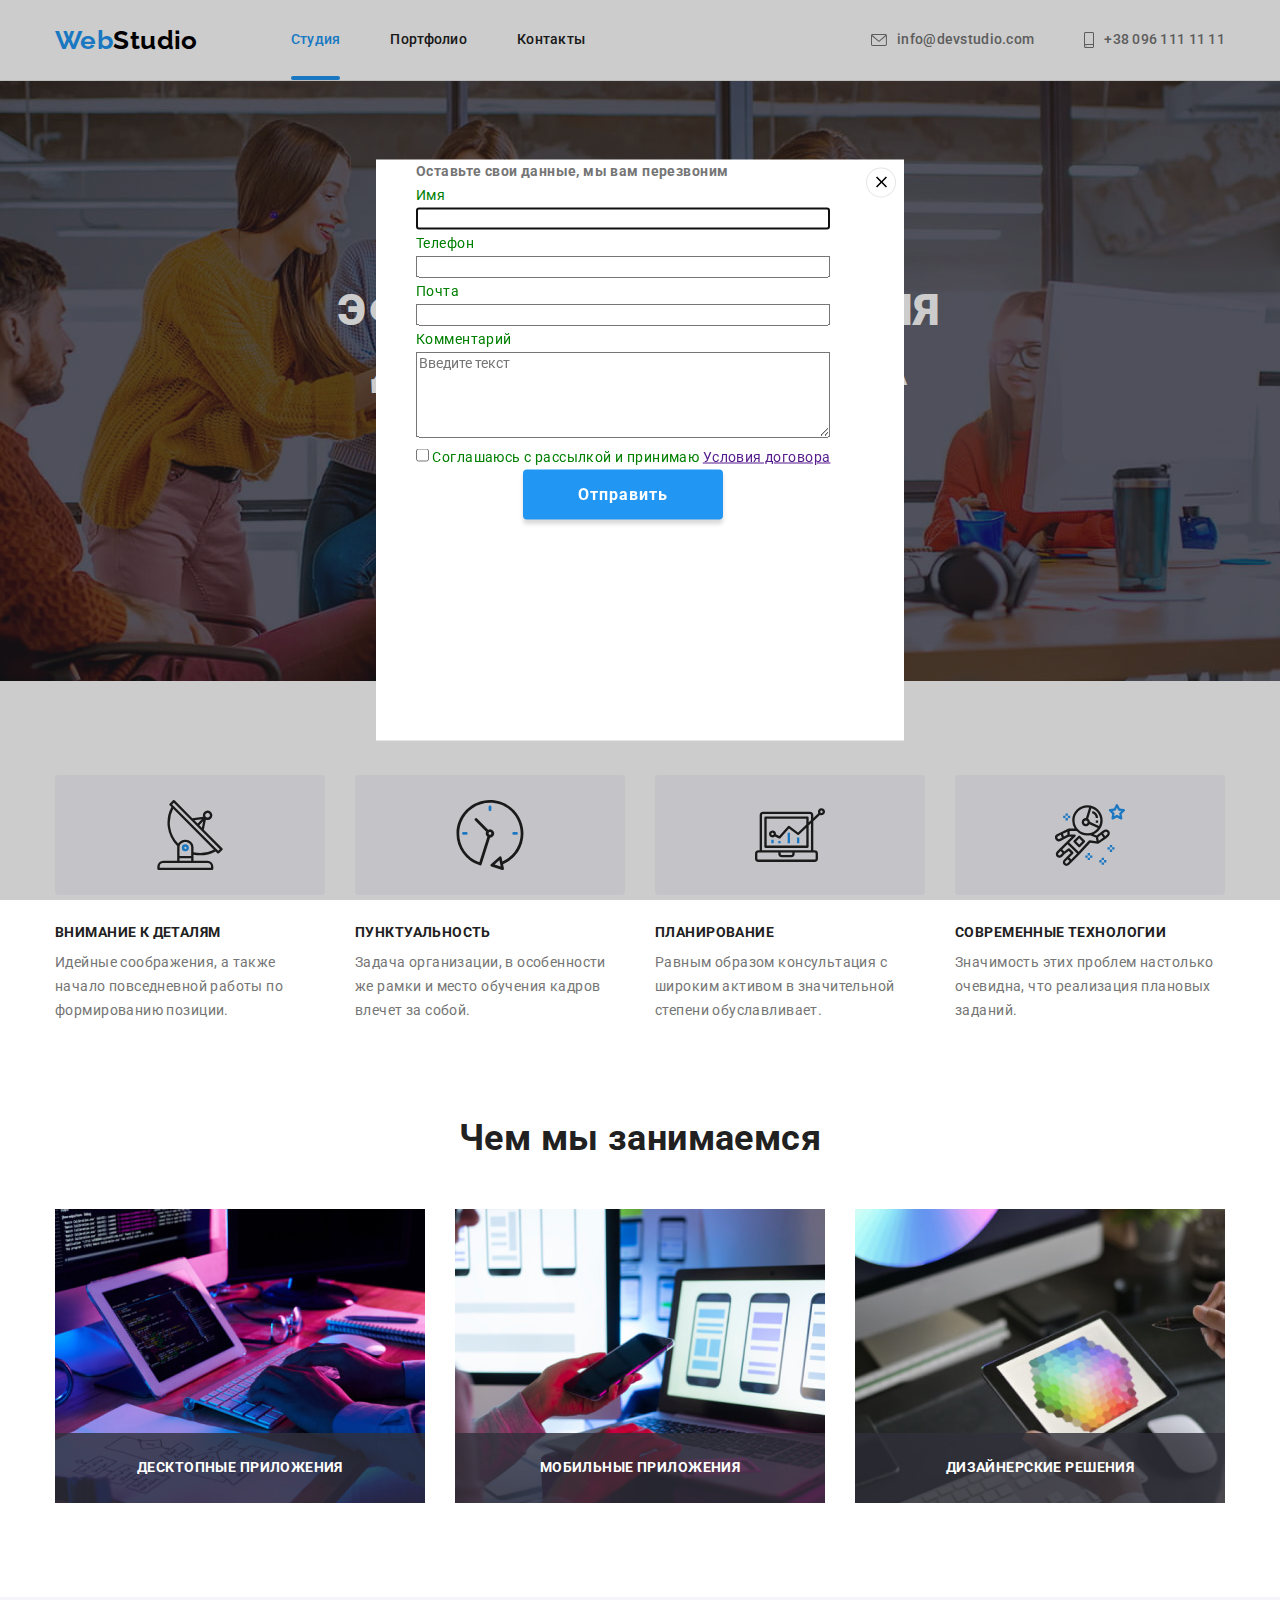
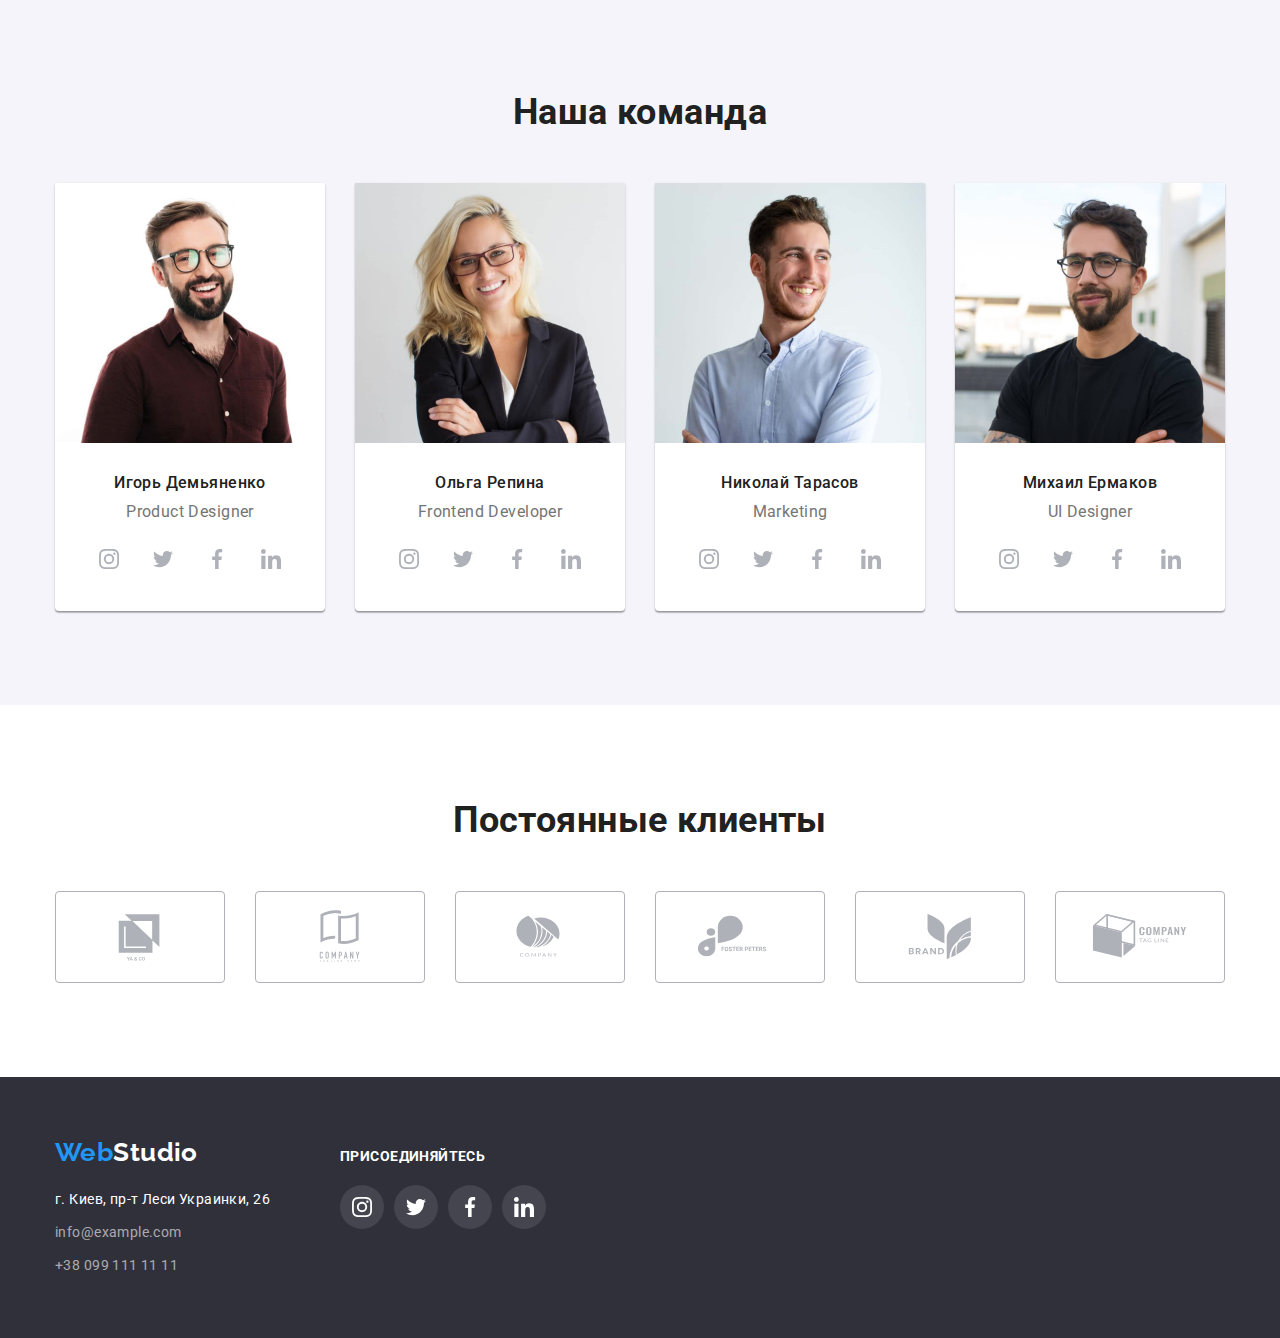
==== index.html @ e2806d60 "changed names of classes started work with form" ====
<!DOCTYPE html>
<html lang="ru">
  <head>
    <meta charset="UTF-8" />
    <meta http-equiv="X-UA-Compatible" content="IE=edge" />
    <meta name="viewport" content="width=device-width, initial-scale=1.0" />
    <title>goit-markup-hw-05-yashchuk-yurii</title>

    <!-- modern-normalize -->
    <link
      rel="stylesheet"
      href="https://cdnjs.cloudflare.com/ajax/libs/modern-normalize/1.0.0/modern-normalize.min.css"
    />

    <!-- fonts-->
    <link rel="preconnect" href="https://fonts.googleapis.com" />
    <link rel="preconnect" href="https://fonts.gstatic.com" crossorigin />
    <link
      href="https://fonts.googleapis.com/css2?family=Raleway:wght@700&family=Roboto:wght@400;500;700;900&display=swap"
      rel="stylesheet"
    />

    <!-- animate.css -->
    <link
      rel="stylesheet"
      href="https://cdnjs.cloudflare.com/ajax/libs/animate.css/4.1.1/animate.min.css"
    />

    <!-- CSS -->
    <link rel="stylesheet" href="./css/styles.css" />
  </head>

  <!-- body -->
  <body class="body" data-body>
    <!--header-->
    <header class="header">
      <div class="container header-container">
        <nav class="header-nav">
          <a class="header-logo" href="./index.html"
            >Web<span class="header-span">Studio</span></a
          >
          <ul class="header-list list">
            <li class="header-list-item">
              <a class="header-link current" href="./index.html">Студия</a>
            </li>
            <li class="header-list-item">
              <a class="header-link" href="./portfolio.html">Портфолио</a>
            </li>
            <li class="header-list-item">
              <a class="header-link" href="#Контакты">Контакты</a>
            </li>
          </ul>
        </nav>
        <div class="header-contacts">
          <ul class="header-address-list list">
            <li class="header-address-item head-email">
              <a
                class="header-contacts-item header-contacts-email"
                href="mailto:info@devstudio.com"
              >
                <svg
                  class="header-contacts-icon icon-envelope"
                  width="16"
                  height="12"
                >
                  <use href="./images/icons.svg#icon-envelope"></use></svg
                >info@devstudio.com</a
              >
            </li>
            <li class="header-address-item head-smartphone">
              <a
                class="header-contacts-item header-contacts-tel"
                href="tel:+380961111111"
              >
                <svg
                  class="header-contacts-icon icon-smartphone"
                  width="10"
                  height="16"
                >
                  <use href="./images/icons.svg#icon-smartphone"></use></svg
                >+38 096 111 11 11</a
              >
            </li>
          </ul>
        </div>
      </div>
    </header>

    <!-- main -->
    <main>
      <!--hero-->
      <section class="hero">
        <div class="container hero-container">
          <h1 class="hero-title">Эффективные решения для вашего бизнеса</h1>
          <button class="hero-btn" type="button" data-modal-open>
            Заказать услугу
          </button>
        </div>
      </section>

      <!-- modal window -->
      <div class="backdrop" data-modal>
        <div class="modal">
          <button class="modal-close-btn" type="button" data-modal-close>
            <svg width="18" height="18">
              <use href="./images/icons.svg#icon-close"></use>
            </svg>
          </button>

          <!-- modal form -->
          <form
            class="feedback-form"
            name="feedback-form"
            autocomplete="on"
            novalidate
          >
            <div>
              <strong class="feedback-form-title"
                >Оставьте свои данные, мы вам перезвоним</strong
              >
            </div>
            <div class="feedback-input-box">
              <label class="feedback-label" for="user-name"><span>Имя</span></label>
                <input class="feedback-input" type="text" name="user-name" id="user-name" autofocus/>
              </label>
            </div>
            <div class="feedback-input-box">
              <label class="feedback-label" for="user-phone" ><span>Телефон</span></label>
                <input class="feedback-input" type="tel" name="user-phone" id="user-phone" />
            </div>
            <div class="feedback-input-box">
              <label class="feedback-label" for="user-email"><span>Почта</span></label>
                <input class="feedback-input" type="email" name="user-email"/>
            </div>
            <div class="feedback-input-box">
              <label class="feedback-label" for="user-comment"><span>Комментарий</span></label>
                <textarea
                  class="feedback-textarea"
                  name="user-comment"
                  rows="5"
                  placeholder="Введите текст"
                ></textarea>
            </div>
            <div class="feedback-input-box">
              <input
                type="checkbox"
                name="user-agreement"
                value="agreement"
              />
              <label class="feedback-label" for="user-agreement"><span>Соглашаюсь с рассылкой и принимаю</span>
                <a class="modal-link link" href="">Условия договора</a>
              </label>
            </div>
            <button class="feedback-submit-btn" type="submit">Отправить</button>
          </form>
        </div>
      </div>

      <!--features-->
      <section class="features section">
        <div class="container features-container">
          <h2 class="features-title">Особенности</h2>
          <ul class="features-list list">
            <li class="features-list-item">
              <div class="features-icons features-icons-details">
                <svg width="70" height="70">
                  <use href="./images/icons.svg#icon-antenna"></use>
                </svg>
              </div>
              <h3 class="features-subtitle">Внимание к деталям</h3>
              <p class="features-txt">
                Идейные соображения, а также начало повседневной работы по
                формированию позиции.
              </p>
            </li>
            <li class="features-list-item">
              <div class="features-icons features-icons-punktuality">
                <svg width="70" height="70">
                  <use href="./images/icons.svg#icon-clock"></use>
                </svg>
              </div>
              <h3 class="features-subtitle">Пунктуальность</h3>
              <p class="features-txt">
                Задача организации, в особенности же рамки и место обучения
                кадров влечет за собой.
              </p>
            </li>
            <li class="features-list-item">
              <div class="features-icons features-icons-planning">
                <svg width="70" height="70">
                  <use href="./images/icons.svg#icon-diagram"></use>
                </svg>
              </div>
              <h3 class="features-subtitle">Планирование</h3>
              <p class="features-txt">
                Равным образом консультация с широким активом в значительной
                степени обуславливает.
              </p>
            </li>
            <li class="features-list-item">
              <div class="features-icons features-icons-technology">
                <svg width="70" height="70">
                  <use href="./images/icons.svg#icon-astronaut"></use>
                </svg>
              </div>
              <h3 class="features-subtitle">Современные технологии</h3>
              <p class="features-txt">
                Значимость этих проблем настолько очевидна, что реализация
                плановых заданий.
              </p>
            </li>
          </ul>
        </div>
      </section>

      <!--service-->
      <section class="service section">
        <div class="container service-container">
          <h2 class="service-title">Чем мы занимаемся</h2>
          <ul class="list cervice-list-container">
            <li class="cervice-list-items service-items-desktop">
              <img
                class="service-img"
                src="./images/sec3/img1.jpg"
                alt="Разработка десктопных приложений"
                width="370"
                height="294"
              />
              <div class="service-label-box">
                <p class="service-label">Десктопные приложения</p>
              </div>
            </li>
            <li class="cervice-list-items service-items-desktop">
              <img
                class="service-img"
                src="./images/sec3/img2.jpg"
                alt="Разработка мобильных приложений"
                width="370"
                height="294"
              />
              <div class="service-label-box">
                <p class="service-label">Мобильные приложения</p>
              </div>
            </li>
            <li class="cervice-list-items service-items-desktop">
              <img
                class="service-img"
                src="./images/sec3/img3.jpg"
                alt="Яркий дизайн сайтов и приложений"
                width="370"
                height="294"
              />
              <div class="service-label-box">
                <p class="service-label">Дизайнерские решения</p>
              </div>
            </li>
          </ul>
        </div>
      </section>

      <!--team-->
      <section class="team section">
        <div class="container">
          <h2 class="team-title">Наша команда</h2>
          <ul class="team-list list card-set">
            <li class="team-list-item card-set-item">
              <img
                class="team-img"
                src="./images/sec4/img4.jpg"
                alt="Игорь Демьяненко"
                width="270"
                height="260"
              />
              <h3 class="team-subtitle">Игорь Демьяненко</h3>
              <p class="team-txt" lang="en">Product Designer</p>
              <ul class="social-media list">
                <li class="social-media-item">
                  <a
                    class="team-smi-link link"
                    href=""
                    target="_blank"
                    rel="noopener noreferrer"
                    aria-label="instagram"
                  >
                    <svg class="team-smi-icon" width="20" height="20">
                      <use href="./images/icons.svg#icon-instagram"></use>
                    </svg>
                  </a>
                </li>
                <li class="social-media-item">
                  <a
                    class="team-smi-link link"
                    href=""
                    target="_blank"
                    rel="noopener noreferrer"
                    aria-label="twitter"
                  >
                    <svg class="team-smi-icon" width="20" height="20">
                      <use href="./images/icons.svg#icon-twitter"></use>
                    </svg>
                  </a>
                </li>
                <li class="social-media-item">
                  <a
                    class="team-smi-link link"
                    href=""
                    target="_blank"
                    rel="noopener noreferrer"
                    aria-label="facebook"
                  >
                    <svg class="team-smi-icon" width="20" height="20">
                      <use href="./images/icons.svg#icon-facebook"></use>
                    </svg>
                  </a>
                </li>
                <li class="social-media-item">
                  <a
                    class="team-smi-link link"
                    href=""
                    target="_blank"
                    rel="noopener noreferrer"
                    aria-label="linkedin"
                  >
                    <svg class="team-smi-icon" width="20" height="20">
                      <use href="./images/icons.svg#icon-linkedin"></use>
                    </svg>
                  </a>
                </li>
              </ul>
            </li>
            <li class="team-list-item card-set-item">
              <img
                class="team-img"
                src="./images/sec4/img5.jpg"
                alt="Ольга Репина"
                width="270"
                height="260"
              />
              <h3 class="team-subtitle">Ольга Репина</h3>
              <p class="team-txt" lang="en">Frontend Developer</p>
              <ul class="social-media list">
                <li class="social-media-item">
                  <a
                    class="team-smi-link link"
                    href=""
                    target="_blank"
                    rel="noopener noreferrer"
                    aria-label="instagram"
                  >
                    <svg class="team-smi-icon" width="20" height="20">
                      <use href="./images/icons.svg#icon-instagram"></use>
                    </svg>
                  </a>
                </li>
                <li class="social-media-item">
                  <a
                    class="team-smi-link link"
                    href=""
                    target="_blank"
                    rel="noopener noreferrer"
                    aria-label="twitter"
                  >
                    <svg class="team-smi-icon" width="20" height="20">
                      <use href="./images/icons.svg#icon-twitter"></use>
                    </svg>
                  </a>
                </li>
                <li class="social-media-item">
                  <a
                    class="team-smi-link link"
                    href=""
                    target="_blank"
                    rel="noopener noreferrer"
                    aria-label="facebook"
                  >
                    <svg class="team-smi-icon" width="20" height="20">
                      <use href="./images/icons.svg#icon-facebook"></use>
                    </svg>
                  </a>
                </li>
                <li class="social-media-item">
                  <a
                    class="team-smi-link link"
                    href=""
                    target="_blank"
                    rel="noopener noreferrer"
                    aria-label="linkedin"
                  >
                    <svg class="team-smi-icon" width="20" height="20">
                      <use href="./images/icons.svg#icon-linkedin"></use>
                    </svg>
                  </a>
                </li>
              </ul>
            </li>
            <li class="team-list-item card-set-item">
              <img
                class="team-img"
                src="./images/sec4/img6.jpg"
                alt="Николай Тарасов"
                width="270"
                height="260"
              />
              <h3 class="team-subtitle">Николай Тарасов</h3>
              <p class="team-txt" lang="en">Marketing</p>
              <ul class="social-media list">
                <li class="social-media-item">
                  <a
                    class="team-smi-link link"
                    href=""
                    target="_blank"
                    rel="noopener noreferrer"
                    aria-label="instagram"
                  >
                    <svg class="team-smi-icon" width="20" height="20">
                      <use href="./images/icons.svg#icon-instagram"></use>
                    </svg>
                  </a>
                </li>
                <li class="social-media-item">
                  <a
                    class="team-smi-link link"
                    href=""
                    target="_blank"
                    rel="noopener noreferrer"
                    aria-label="twitter"
                  >
                    <svg class="team-smi-icon" width="20" height="20">
                      <use href="./images/icons.svg#icon-twitter"></use>
                    </svg>
                  </a>
                </li>
                <li class="social-media-item">
                  <a
                    class="team-smi-link link"
                    href=""
                    target="_blank"
                    rel="noopener noreferrer"
                    aria-label="facebook"
                  >
                    <svg class="team-smi-icon" width="20" height="20">
                      <use href="./images/icons.svg#icon-facebook"></use>
                    </svg>
                  </a>
                </li>
                <li class="social-media-item">
                  <a
                    class="team-smi-link link"
                    href=""
                    target="_blank"
                    rel="noopener noreferrer"
                    aria-label="linkedin"
                  >
                    <svg class="team-smi-icon" width="20" height="20">
                      <use href="./images/icons.svg#icon-linkedin"></use>
                    </svg>
                  </a>
                </li>
              </ul>
            </li>
            <li class="team-list-item card-set-item">
              <img
                class="team-img"
                src="./images/sec4/img7.jpg"
                alt="Михаил Ермаков"
                width="270"
                height="260"
              />
              <h3 class="team-subtitle">Михаил Ермаков</h3>
              <p class="team-txt" lang="en">UI Designer</p>
              <ul class="social-media list">
                <li class="social-media-item">
                  <a
                    class="team-smi-link link"
                    href=""
                    target="_blank"
                    rel="noopener noreferrer"
                    aria-label="instagram"
                  >
                    <svg class="team-smi-icon" width="20" height="20">
                      <use href="./images/icons.svg#icon-instagram"></use>
                    </svg>
                  </a>
                </li>
                <li class="social-media-item">
                  <a
                    class="team-smi-link link"
                    href=""
                    target="_blank"
                    rel="noopener noreferrer"
                    aria-label="twitter"
                  >
                    <svg class="team-smi-icon" width="20" height="20">
                      <use href="./images/icons.svg#icon-twitter"></use>
                    </svg>
                  </a>
                </li>
                <li class="social-media-item">
                  <a
                    class="team-smi-link link"
                    href=""
                    target="_blank"
                    rel="noopener noreferrer"
                    aria-label="facebook"
                  >
                    <svg class="team-smi-icon" width="20" height="20">
                      <use href="./images/icons.svg#icon-facebook"></use>
                    </svg>
                  </a>
                </li>
                <li class="social-media-item">
                  <a
                    class="team-smi-link link"
                    href=""
                    target="_blank"
                    rel="noopener noreferrer"
                    aria-label="linkedin"
                  >
                    <svg class="team-smi-icon" width="20" height="20">
                      <use href="./images/icons.svg#icon-linkedin"></use>
                    </svg>
                  </a>
                </li>
              </ul>
            </li>
          </ul>
        </div>
      </section>

      <!-- clients -->
      <section class="clients section">
        <div class="container clients-container">
          <h2 class="clients-title">Постоянные клиенты</h2>
          <ul class="clients-list-container card-set">
            <li class="clients-list list card-set-item">
              <a
                class="clients-link link"
                href=""
                target="_blank"
                rel="noopener noreferrer"
                aria-label="ya and co"
              >
                <svg class="clients-icon" width="106" height="60">
                  <use href="./images/icons.svg#icon-logo"></use>
                </svg>
              </a>
            </li>
            <li class="clients-list list card-set-item">
              <a
                class="clients-link link"
                href=""
                target="_blank"
                rel="noopener noreferrer"
                aria-label="company tagline here"
              >
                <svg class="clients-icon" width="106" height="60">
                  <use href="./images/icons.svg#icon-logo-1"></use>
                </svg>
              </a>
            </li>
            <li class="clients-list list card-set-item">
              <a
                class="clients-link link"
                href=""
                target="_blank"
                rel="noopener noreferrer"
                aria-label="company"
              >
                <svg class="clients-icon" width="106" height="60">
                  <use href="./images/icons.svg#icon-logo-2"></use>
                </svg>
              </a>
            </li>
            <li class="clients-list list card-set-item">
              <a
                class="clients-link link"
                href=""
                target="_blank"
                rel="noopener noreferrer"
                aria-label="foster peters"
              >
                <svg class="clients-icon" width="106" height="60">
                  <use href="./images/icons.svg#icon-logo-3"></use>
                </svg>
              </a>
            </li>
            <li class="clients-list list card-set-item">
              <a
                class="clients-link link"
                href=""
                target="_blank"
                rel="noopener noreferrer"
                aria-label="brand"
              >
                <svg class="clients-icon" width="106" height="60">
                  <use href="./images/icons.svg#icon-logo-4"></use>
                </svg>
              </a>
            </li>
            <li class="clients-list list card-set-item">
              <a
                class="clients-link link"
                href=""
                target="_blank"
                rel="noopener noreferrer"
                aria-label="tag line company"
              >
                <svg class="clients-icon" width="106" height="60">
                  <use href="./images/icons.svg#icon-logo-5"></use>
                </svg>
              </a>
            </li>
          </ul>
        </div>
      </section>
    </main>

    <!--footer-->
    <footer class="footer">
      <div class="container footer-container">
        <div class="footer-logo-address">
          <a class="footer-logo" href="#"
            >Web<span class="footer-span">Studio</span></a
          >
          <address class="address">
            <ul class="address-list">
              <li class="address-list-items">
                <a
                  class="address-items address-link"
                  href="https://goo.gl/maps/NhLZnFFBdDEXiQXY7"
                  >г. Киев, пр-т Леси Украинки, 26</a
                >
              </li>
              <li class="address-list-items">
                <a
                  class="address-items address-email"
                  href="mailto:info@example.com"
                  >info@example.com</a
                >
              </li>
              <li class="address-list-items">
                <a class="address-items address-tel" href="tel:+380991111111"
                  >+38 099 111 11 11</a
                >
              </li>
            </ul>
          </address>
        </div>
        <!-- footer-smi-box -->
        <div class="footer-smi-box">
          <strong class="footer-smi-title">Присоединяйтесь</strong>
          <ul class="footer-smi-list list">
            <li class="footer-smi-item">
              <a
                class="footer-smi-link link"
                href=""
                target="_blank"
                rel="noopener noreferrer"
                aria-label="instagram"
              >
                <svg class="footer-smi-icon" width="20" height="20">
                  <use href="./images/icons.svg#icon-instagram"></use>
                </svg>
              </a>
            </li>
            <li class="footer-smi-item">
              <a
                class="footer-smi-link link"
                href=""
                target="_blank"
                rel="noopener noreferrer"
                aria-label="twitter"
              >
                <svg class="footer-smi-icon" width="20" height="20">
                  <use href="./images/icons.svg#icon-twitter"></use>
                </svg>
              </a>
            </li>
            <li class="footer-smi-item">
              <a
                class="footer-smi-link link"
                href=""
                target="_blank"
                rel="noopener noreferrer"
                aria-label="facebook"
              >
                <svg class="footer-smi-icon" width="20" height="20">
                  <use href="./images/icons.svg#icon-facebook"></use>
                </svg>
              </a>
            </li>
            <li class="footer-smi-item">
              <a
                class="footer-smi-link link"
                href=""
                target="_blank"
                rel="noopener noreferrer"
                aria-label="linkedin"
              >
                <svg class="footer-smi-icon" width="20" height="20">
                  <use href="./images/icons.svg#icon-linkedin"></use>
                </svg>
              </a>
            </li>
          </ul>
        </div>
      </div>
    </footer>
    <!-- modal.js -->
    <script src="./js/modal.js"></script>
  </body>
</html>
---- css/styles.css ----
/* bg cl
    - main ##FFFFFF
    - second #2F303A #E5E5E5 #F5F4FA */

/* txt cl 
    - main  #757575
    - second add #212121 #FFFFFF rgba(255, 255, 255, 0.6) #000000
    - accent  #2196F3 */

:root {
    /* fonts */
    --main-font: "Roboto";
    --second-font: "Raleway"; 

    /* txt cl */
    --main-cl: #757575;
    --second-cl: #212121;
    --add_white_cl: #FFFFFF;
    --add_black_cl: #000000;
    --add_rgba_cl: rgba(255, 255, 255, 0.6);
    --accent-cl: #2196F3;

    /* bg-cl */
    --main-bg-cl: #FFFFFF;
    --second-bg-cl: #2F303A;
    --add-bg-cl: #E5E5E5;
    --rare-bg-cl: #F5F4FA;
    --accent-bg-cl: #2196F3;
    --border-card-cl: #EEEEEE;
    --border-header-cl: #ECECEC;
    --border-clients-cl: #AFB1B8;
    --hero-bg-cl: C4C4C4;
    --portfolio-img-bgcl: rgba(33, 150, 243, 0.9);
    --feedback-btn-hover: #188CE8;
    /* animation */
    --anim-duration-timing: 250ms cubic-bezier(0.4, 0, 0.2, 1);

    /* others */
    --items: 3;
    --indent: 40px;
}

/* body */
.body {
    background: var(-main-bg-cl);
    color: var(--main-cl);
    font-family: var(--main-font), sans-serif;
    font-weight: 400;
    font-size: 14px;
    line-height: 1.71;
    letter-spacing: 0.03em;
    font-style: normal;
}

/* common styles start */

.no-scroll {
overflow: hidden;
}

.list {
    text-decoration: none;
    list-style: none;
    margin-top: 0;
    margin-bottom: 0;
    padding-left: 0;
}

/* grid flexbox */
.card-set {
    display: flex;
    flex-wrap: wrap;
    margin: calc(-1 * var(--indent) / 2);
}

.card-set-item {
    flex-basis: calc((100% - (var(--indent)) * var(--items)) / var(--items));
    margin: calc(var(--indent) / 2);
}

/* HEADER */
.header-nav .header-link.current {
color: var(--accent-cl);
}

.header-logo {
    font-family: var(--second-font);
    font-weight: 700;
    font-size: 26px;
    line-height: 1.19;
    color: var(--accent-cl);
    text-decoration: none;
    list-style: none;
    margin-right: 93px;
}

.header-span { 
    color: var(--add_black_cl);
}
        
.footer-span {
    color: var(--add_white_cl);
}

.header-link {
color: var(--second-cl);
    font-weight: 500;
    line-height: 1.14;
    letter-spacing: 0.02em;
    text-decoration: none;
    list-style: none;

    display: block;
    padding-top: 32px;
    padding-bottom: 32px;

    transition: color var(--anim-duration-timing), opacity var(--anim-duration-timing);
    position: relative;    
}


.header-link:hover,
.header-link:focus {
    color: var(--accent-cl); 
}

.header-link.current::before {
content: "";
position: absolute;
bottom: 0;
left: 0;
width: 100%;
height: 4px;
background: #2196F3;
border-radius: 2px;
}

.header-contacts a {
    color: var(--main-cl);
    font-weight: 500;
    line-height: 1.14px;
    letter-spacing: 0.02em;
    text-decoration: none;
    list-style: none;
}

.header-contacts-item {
    display: flex;
    align-items: center;
    transition: color var(--anim-duration-timing)
}

.header-contacts-item:hover .icon-envelope,
.header-contacts-item:focus .icon-envelope {
    fill: var(--accent-cl);
}

.header-contacts-item:hover,
.header-contacts-item:focus {
    color: var(--accent-cl);
}

.header-contacts-icon {
    fill: var(--main-cl);
    transition: fill var(--anim-duration-timing)
}

.list {
    display: flex;
}

.header-container {
    display: flex;
    align-items: center;
}

.header-nav {
    display: flex;
    align-items: center;
}

.header-list-item:not(:last-child) {
    margin-right: 50px;
}

.header-contacts-item {
    padding-top: 32px;
    padding-bottom: 32px;
}

.header-contacts {
    margin-left: auto;
}

.icon-smartphone {
    margin-left: 50px;
}

.header {
    border-bottom: 1px solid var(--border-header-cl);
    margin-left: auto;
    margin-right: auto;
}

.header-address-item {
    display: flex;
    align-items: center;
}

.header-contacts-icon {
    margin-right: 10px;
}

.header-contacts-email:hover .icon-envelope,
.header-contacts-email:focus .icon-envelope {
    fill: var(--accent-cl);
}

.header-contacts-tel:hover .icon-smartphone,
.header-contacts-tel:focus .icon-smartphone {
    fill: var(--accent-cl);
} 

/* HERO*/
.hero { 
    text-align: center;
    padding-top: 200px;
    padding-bottom: 200px;
    max-width: 1600px;
    height: 600px;
    margin-right: auto;
    margin-left: auto;

    background: var(--second-bg-cl);
    background-image: 
    linear-gradient(to right, rgba(47, 48, 58, 0.4), rgba(47, 48, 58, 0.4)),
    url(../images/hero/img-hero.jpg),
    linear-gradient(to right, #C4C4C4, #C4C4C4);
    background-repeat: no-repeat;
    background-size: cover;
    background-position: center;  
}

.hero-title {
    color: var(--add_white_cl);
    font-weight: 900;
    font-size: 44px;
    line-height: 1.36;
    letter-spacing: 0.06em;
    text-transform: uppercase;

    margin-top: 0;
    margin-bottom: 30px;
    width: 696px;
    margin-left: auto;
    margin-right: auto;
    text-align: center;
}

.hero-btn {
    background: var(--accent-bg-cl);
    color: var(--add_white_cl);
    font-weight: 700;
    font-size: 16px;
    line-height: 1.87;
    letter-spacing: 0.06em;
    cursor: pointer;

    padding: 10px 32px;
    display: inline-block;
    border-radius: 4px;
    min-width: 200px;
    text-align: center;
    border: none;

    transition: background-color var(--anim-duration-timing), color var(--anim-duration-timing), box-shadow var(--anim-duration-timing);
}

.hero-btn:hover,
.hero-btn:focus {
    background-color: var(--rare-bg-cl);
    color: var(--second-cl);
    box-shadow: 0px 4px 4px rgba(0, 0, 0, 0.15);
}

/* MODAL WINDOW */

.backdrop {
    position: fixed;
    top: 0;
    left: 0;
    z-index: 10;
    width: 100%;
    height: 100%;

    background: rgba(0, 0, 0, 0.2);
    opacity: 1;
    visibility: visible;
    pointer-events: initial;
    transition: opacity var(--anim-duration-timing), visibility var(--anim-duration-timing);
} 

.modal {
    display: flex;
    position: absolute;
    top: 50%;
    left: 50%;
    transform: translate(-50%, -50%);
    min-width: 528px;
    min-height: 581px;

    background-color: var(--add_white_cl);
}

.modal-title {
    color: var(--second-cl);
    font-weight: 700;
    font-size: 20px;
    line-height: 1.15;
    display: block;
} 
    /* margin-top: 0;
    margin-bottom: 30px;
    width: 696px; 
    margin-left: auto;
    margin-right: auto;
    text-align: center;
}*/

.backdrop.is-hidden {
    opacity: 0;
    visibility: hidden;
    pointer-events: none;
}

.modal-close-btn {
    height: 30px;
    width: 30px;
    fill: var(--add_black_cl);
    background-color: var(--main-bg-cl);
    border-radius: 50%;
    border: 1px solid rgba(0, 0, 0, 0.1);
    margin: 0;
    padding: 0;
    top: 0;
    right: 0;
    margin-top: 8px;
    margin-right: 8px;

    display: flex;
    align-items: center;
    justify-content: center;
    position: absolute;
    cursor: pointer;
}

.modal-close-btn:hover,
.modal-close-btn:focus {
    fill: var(--accent-cl);
}

/* modal form */

.feedback-form {
    display: flex;
    flex-direction: column;
    padding-left: 40px;
    padding-right: 40px;
    /* padding-bottom: 10px; */
}

.feedback-label {
    color: green;
}

.feedback-input-box {
    display: inline-block;
}

.feedback-input,
.feedback-textarea {
    width: 100%;
}

.feedback-submit-btn {
    background: var(--accent-bg-cl);
    color: var(--add_white_cl);
    font-weight: 700;
    font-size: 16px;
    line-height: 1.87;
    letter-spacing: 0.06em;
    cursor: pointer;

    padding: 10px 0;
    margin-left: auto;
    margin-right: auto;
    margin-bottom: 40px;
    display: flex;
    justify-content: center;
    border-radius: 4px;
    width: 200px;
    text-align: center;
    border: none;
    box-shadow: 0px 4px 4px rgba(0, 0, 0, 0.15);

    transition: background-color var(--anim-duration-timing);
}

.feedback-submit-btn:hover,
.feedback-submit-btn:focus {
    background-color: var(--feedback-btn-hover);
    box-shadow: 0px 4px 4px rgba(0, 0, 0, 0.15);
}

/* FEATURES */
/* h2 hidden */
.features-title {
    position: absolute;
    width: 1px;
    height: 1px;
    margin: -1px;
    border: 0;
    padding: 0;
    white-space: nowrap;
    clip-path: inset(100%);
    clip: rect(0 0 0 0);
    overflow: hidden;
}

.features-subtitle {
    font-weight: 700;
    font-size: 14px;
    line-height: 1.14;
    text-transform: uppercase;
    color: var(--second-cl);

    margin-bottom: 10px;
}   

.features-txt {
    color: var(--main-cl);
    line-height: 1.71;
    letter-spacing: 0.03em;
}

.features-container {
    display: flex;
}

.features-list-item:not(:last-child) {
    margin-right: 30px;
}

.features-list-item {
    flex-basis: 270px;
}

.features-icons {
    display: flex;
    width: 270px;
    height: 120px;
    background: var(--rare-bg-cl);
    border-radius: 4px;
    margin-bottom: 30px;
    align-items: center;
    justify-content: center;
}

/* SERVICE */

.service-title {
    font-weight: 700;
    font-size: 36px;
    line-height: 1.17;
    color: var(--second-cl);
    margin-top: 0;
    margin-bottom: 50px;

    display: flex;
    justify-content: center;
}

.cervice-list-container {
    display: flex;
}

.cervice-list-items:not(:last-child) {
    margin-right: 30px;
}

.service-items-desktop {
    position: relative;
}

.service-label-box {
    display: flex;
    position: absolute;
    width: 100%;
    height: 70px;
    left: 0px;
    bottom: 0px;
    align-items: center;
    justify-content: center;
    background-color: rgba(47, 48, 58, 0.8);
}

.service-label {
    display: inline-block;
    font-weight: 700;
    line-height: 1.14;
    text-align: center;
    text-transform: uppercase;
    color: var(--add_white_cl);
}

/* TEAM */

.team {
    background: var(--rare-bg-cl) ;
}

.team-title {
    font-weight: 700;
    font-size: 36px;
    line-height: 1.17;
    color: var(--second-cl);
    margin-top: 0;
    margin-bottom: 0;

    display: flex;
    justify-content: center;
    margin-bottom: 50px;
}

.team-subtitle {
    font-weight: 500;
    font-size: 16px;
    line-height: 1.19;
    color: var(--second-cl);

    display: flex;
    margin-bottom: 10px;
    justify-content: center;
}

.team-txt {
    font-size: 16px;
    line-height: 1.19;
    color: var(--main-cl);
    margin-top: 0;
    margin-bottom: 0;

    display: flex;
    margin-bottom: 16px;
    justify-content: center;
}

/* team flexbox*/
.team-list {
    --items: 4;
    --indent: 30px;
}

.team-img {
    margin-bottom: 30px;
}

.team-list-item {
    background: var(--main-bg-cl);
    box-shadow: 0px 1px 3px rgba(0, 0, 0, 0.12), 0px 1px 1px rgba(0, 0, 0, 0.14), 0px 2px 1px rgba(0, 0, 0, 0.2);
    border-radius: 0px 0px 4px 4px;
}

.social-media-link {
text-decoration: none;
} 

.social-media {
    display: flex;
    justify-content: center;
    margin-bottom: 30px;
}

.social-media-item:not(:last-child) {
    margin-right: 10px;
}

.team-smi-link { 
    display: flex;
    align-items: center;
    justify-content: center;
    height: 44px;
    width: 44px;
    background-color: var(--main-bg-cl);
    border-radius: 50%;

    transition: background-color var(--anim-duration-timing);
}

.team-smi-link:hover .team-smi-icon,
.team-smi-link:focus .team-smi-icon {
    fill: var(--add_white_cl);
} 

.team-smi-link:hover,
.team-smi-link:focus {
    background-color: var(--accent-bg-cl);
}

.team-smi-icon {
    fill: var(--border-clients-cl);
    transition: fill var(--anim-duration-timing), background-color var(--anim-duration-timing);
}

/* CLIENTS */
.clients {
    background-color: var(--main-bg-cl);
}
    .clients-title {
    font-weight: 700;
    font-size: 36px;
    line-height: 1.17;
    color: var(--second-cl);
    margin-bottom: 50px;
    display: flex;
    justify-content: center;
    }
    
.clients-list-container {
    display: flex;
}

.clients-link {
    display: flex;
    width: 170px;
    height: 92px;
    align-items: center;
    justify-content: center;
    cursor: pointer;
    border: 1px solid var(--border-clients-cl);
    border-radius: 4px;

    transition: border-color var(--anim-duration-timing);
} 

.clients-icon {
    fill: var(--border-clients-cl);
    transition: fill var(--anim-duration-timing);
}

.clients-list-container {
    --items: 6;
    --indent: 30px;
}

.clients-link:hover .clients-icon,
.clients-link:focus .clients-icon {
    fill: var(--accent-bg-cl);

} 

.clients-link:hover,
.clients-link:focus {
    border-color: var(--accent-bg-cl);
}

/* FOOTER*/
.footer-logo {
    font-family: var(--second-font);
    font-weight: 700;
    font-size: 26px;
    line-height: 1.19;
    color: var(--accent-cl);
    text-decoration: none;
    list-style: none;

    display: inline-block;
    margin-bottom: 20px;
}

.address-items {
    text-decoration: none;
    list-style: none;
    font-style: normal;
    margin-top: 0;
    margin-bottom: 0;
}

.address .address-link {
    color: var(--add_white_cl);
}

.address .address-email, 
.address .address-tel {
    color: var(--add_rgba_cl);
    }

    .footer {  
    background: var(--second-bg-cl);

    padding-top: 60px;
    padding-bottom: 60px;
    margin-left: auto;
    margin-right: auto;
}

/* footer flexbox*/

.address-list {
    display: inline-block;
}

.address-list-items:not(:last-child) {
    margin-bottom: 9px;
}

.address-list-items {
    list-style: none;
}
 /* footer smi */
.footer-container {
    display: flex;
    align-items: baseline;
}

.footer-smi-box {
    margin-left: 70px;
    width: 206px;
}

.footer-smi-title {
    display: inline-block;
    font-weight: 700;
    font-size: 14px;
    line-height: 1.14;
    text-transform: uppercase;
    color: var(--add_white_cl);
    margin-bottom: 20px;
}

.footer-smi-list {
    display: flex;
    justify-content: center;
}

.footer-smi-item:not(:last-child) {
    margin-right: 10px;
}

.footer-smi-link {
    display: flex;
    align-items: center;
    justify-content: center;
    height: 44px;
    width: 44px;
    background: rgba(255, 255, 255, 0.1);;
    border-radius: 50%;

    transition: background-color var(--anim-duration-timing)
} 

.footer-smi-link:hover .footer-smi-icon,
.footer-smi-link:focus .footer-smi-icon {
    fill: var(--add_white_cl);
}

.footer-smi-link:hover,
.footer-smi-link:focus {
    background-color: var(--accent-bg-cl);
}

.footer-smi-icon {
    fill: var(--add_white_cl);
    transition: fill var(--anim-duration-timing), background-color var(--anim-duration-timing);
}

/* PORTFOLIO */

.filters-btn {
    font-weight: 500;
    font-size: 16px;
    line-height: 1.62;
    text-align: center;
    letter-spacing: 0.03em;
    color: var(--second-cl);
    background: var(--rare-bg-cl);
    border-radius: 4px;
    cursor: pointer;
    padding: 6px 22px;
    display: inline-block;
    border: none;

    transition: background var(--anim-duration-timing), color var(--anim-duration-timing), box-shadow var(--anim-duration-timing);
}

.filters-btn:hover,
.filters-btn:focus {
    background: var(--accent-bg-cl);
    color: var(--add_white_cl);
    box-shadow: 0px 3px 1px rgba(0, 0, 0, 0.1), 0px 1px 2px rgba(0, 0, 0, 0.08), 0px 2px 2px rgba(0, 0, 0, 0.12);
}

.portfolio-title {
    position: absolute;
    width: 1px;
    height: 1px;
    margin: -1px;
    border: 0;
    padding: 0;
    white-space: nowrap;
    clip-path: inset(100%);
    clip: rect(0 0 0 0);
    overflow: hidden;
}

.portfolio-subtitle {
    font-weight: 700;
    font-size: 18px;
    line-height: 2.00;
    letter-spacing: 0.06em;
    color: var(--second-cl);
    font-style: normal;
    margin-bottom: 4px;
}

.portfolio-txt {
    font-size: 16px;
    line-height: 1.88;
    color:var(--main-cl);
    margin-top: 0;
    margin-bottom: 0;
}

.portfolio-filters {
    justify-content: center;
    margin-bottom: 50px;
}

.portfolio-filters-item:not(:last-child) {
    margin-right: 8px;
}

.portfolio-list {
    --items: 3;
    --indent: 30px;
}

.portfolio-link {
    text-decoration: none;
    display: block;

    transition: box-shadow var(--anim-duration-timing);
}

.portfolio-link:hover,
.portfolio-link:focus {
box-shadow: 0px 1px 1px rgba(0, 0, 0, 0.12), 0px 4px 4px rgba(0, 0, 0, 0.06), 1px 4px 6px rgba(0, 0, 0, 0.16);
}

.portfolio-service {
    padding: 20px 24px;
    border-left: 1px solid var(--border-card-cl);
    border-right: 1px solid var(--border-card-cl);
    border-bottom: 1px solid var(--border-card-cl);
}

.portfolio-overlay-box {
    position: relative;
    overflow: hidden;
}

.portfolio-overlay {
    content: "";
    display: flex;
    position: absolute;
    top: 0;
    left: 0;
    width: 100%;
    height: 100%;
    align-items: center;
    justify-content: center;
    background-color: var(--portfolio-img-bgcl);
    transform: translateY(101%);
    transition: transform var(--anim-duration-timing);
}

.portfolio-overlay-text {
    display: inline-block;
    font-size: 18px;
    line-height: 1.56;
    text-align: left;
    color: var(--add_white_cl);
    padding-left: 24px;
    padding-right: 24px;

}

.portfolio-link:hover .portfolio-overlay {
    transform: translateY(0);
}



/* FLEXBOX */
/* OUTLINE AND BG */
/* outline for all section 
.hero,
.features,
.service,
.team,
.footer,
.portfolio {
    outline: 2px solid tomato;
}*/

/* outline for all containers 
.container {
outline: 2px solid rgb(19, 201, 31);
}*/

/* pictures */
img {
    display: block;
    max-width: 100%;
    height: auto;
}

/* Reset some styles */
h1,
h2,
h3,
p,
ul {
    margin: 0;
    padding: 0;
}

/* CONTAINER */
.container {
    width: 1200px;
    padding-left: 15px;
    padding-right: 15px;
    margin-left: auto;
    margin-right: auto;
}

/* SECTIONS */
.section {
    padding-top: 94px;
    padding-bottom: 94px;
    margin-right: auto;
    margin-left: auto;
}

.service {
    padding-top: 0;
}
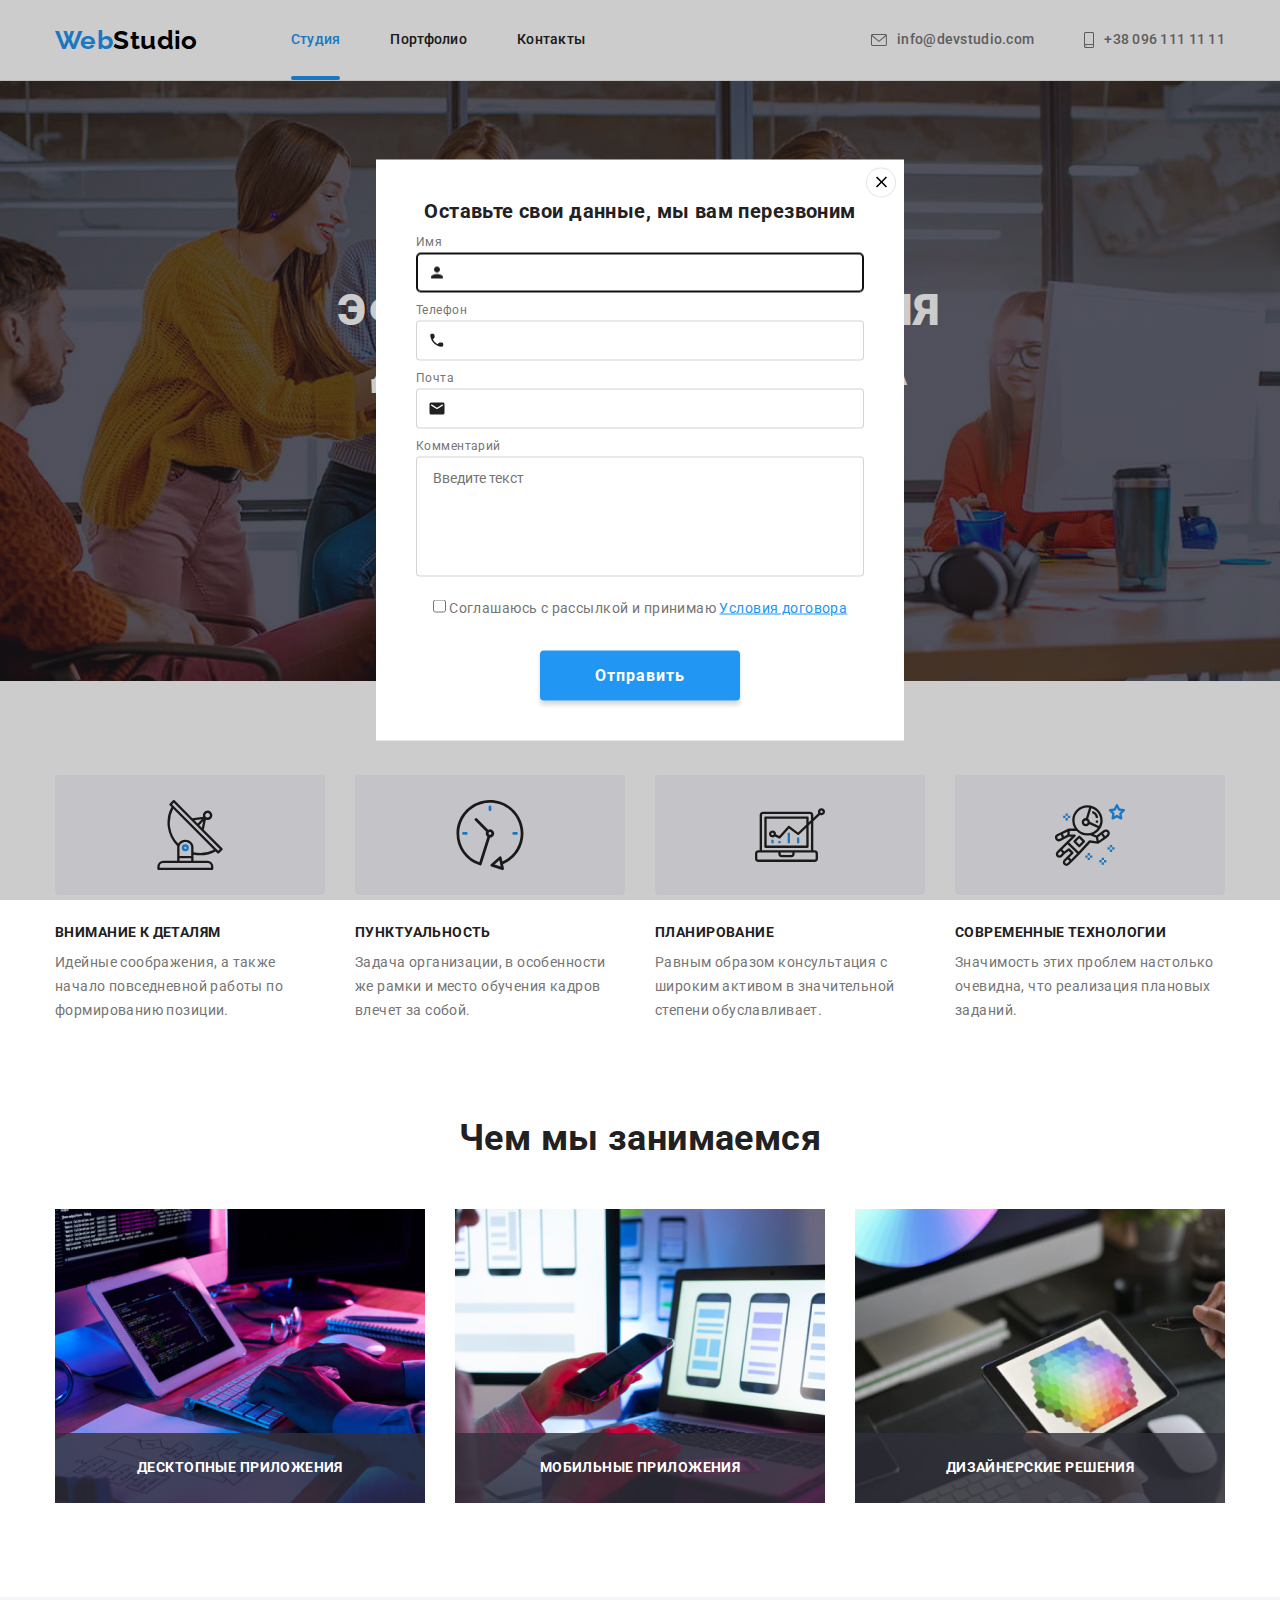
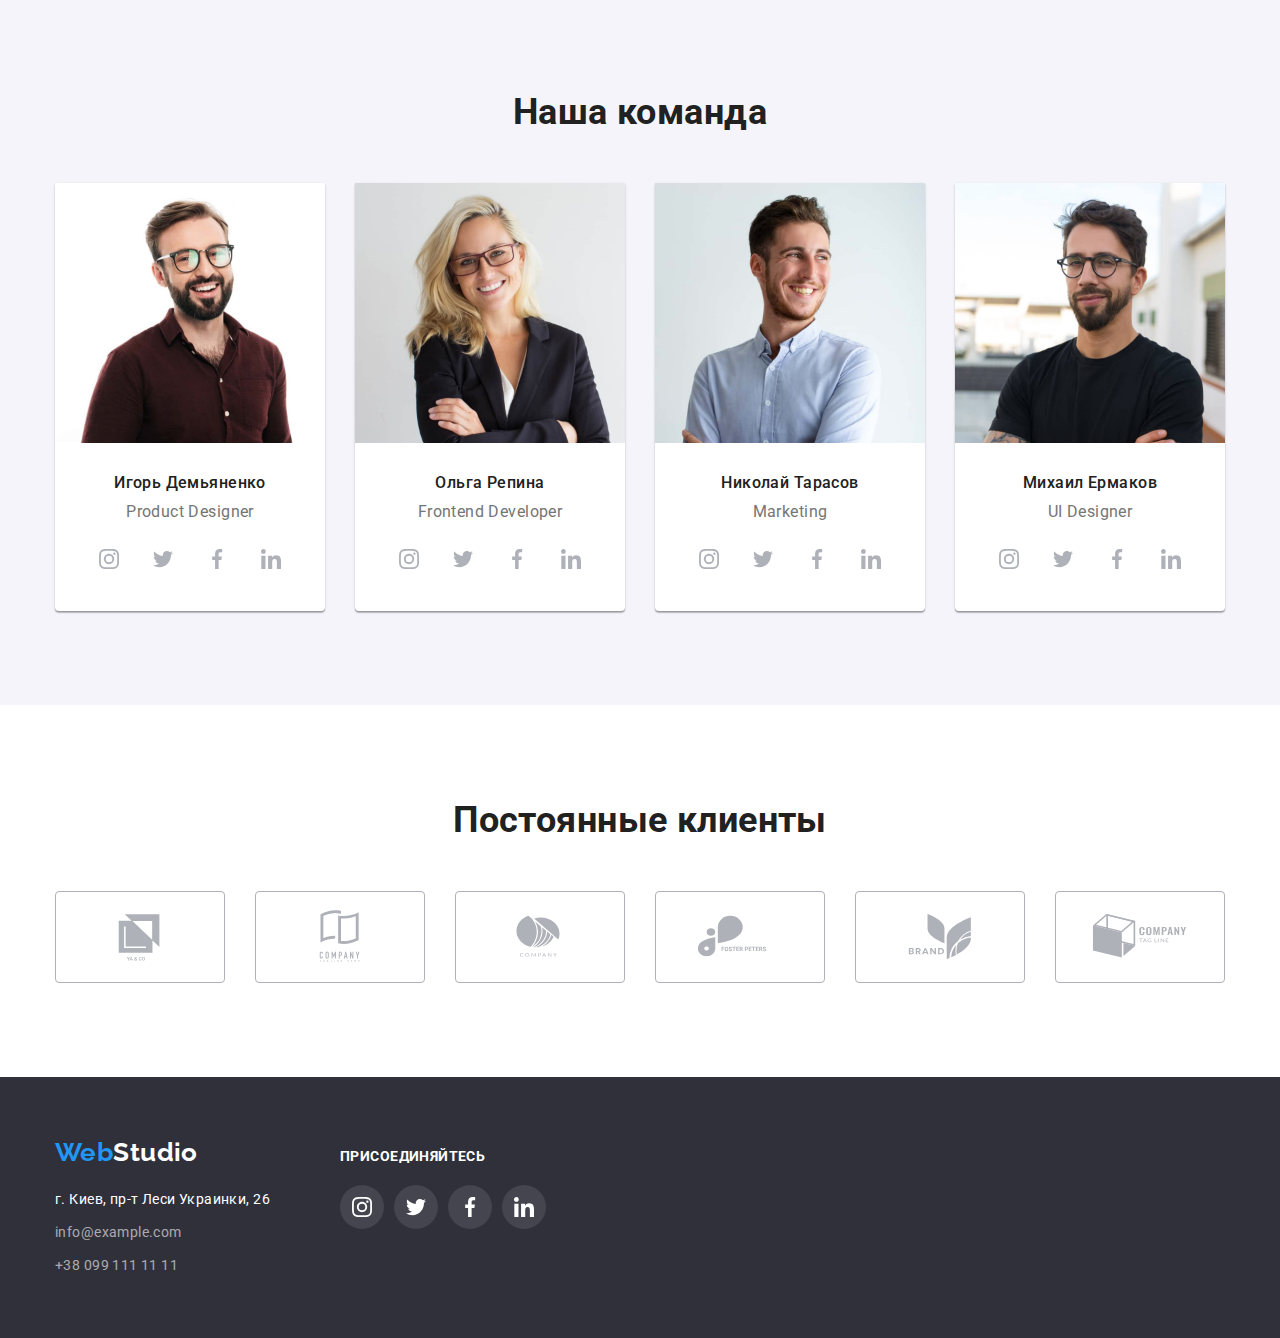
==== commit e3f3aaca: "made feedback-form without hover" ====
--- a/index.html
+++ b/index.html
@@ -107,7 +107,7 @@
             </svg>
           </button>
 
-          <!-- modal form -->
+          <!-- modal form / feedback-form -->
           <form
             class="feedback-form"
             name="feedback-form"
@@ -119,38 +119,76 @@
                 >Оставьте свои данные, мы вам перезвоним</strong
               >
             </div>
+            <!-- имя -->
             <div class="feedback-input-box">
-              <label class="feedback-label" for="user-name"><span>Имя</span></label>
-                <input class="feedback-input" type="text" name="user-name" id="user-name" autofocus/>
+              <label class="feedback-label" for="user-name"
+                ><span>Имя</span></label
+              >
+              <div class="feedback-input-svg">
+                <input
+                  class="feedback-input"
+                  type="text"
+                  name="user-name"
+                  id="user-name"
+                  autofocus
+                />
+                <svg class="feedback-icon" width="18" height="18">
+                  <use href="./images/icons.svg#icon-form-person"></use>
+                </svg>
+              </div>
+            </div>
+            <!-- телефон -->
+            <div class="feedback-input-box">
+              <label class="feedback-label" for="user-phone"
+                ><span>Телефон</span></label
+              >
+              <div class="feedback-input-svg">
+                <input
+                  class="feedback-input"
+                  type="tel"
+                  name="user-phone"
+                  id="user-phone"
+                />
+                <svg class="feedback-icon" width="18" height="18">
+                  <use href="./images/icons.svg#icon-form-phone"></use>
+                </svg>
+              </div>
+            </div>
+            <!-- почта -->
+            <div class="feedback-input-box">
+              <label class="feedback-label" for="user-email"
+                ><span>Почта</span></label
+              >
+              <did class="feedback-input-svg">
+                <input class="feedback-input" type="email" name="user-email" />
+                <svg class="feedback-icon" width="18" height="18">
+                  <use href="./images/icons.svg#icon-form-email"></use>
+                </svg>
+              </did>
+            </div>
+            <!-- комментарий -->
+            <div class="feedback-input-box">
+              <label class="feedback-label" for="user-comment"
+                ><span>Комментарий</span></label
+              >
+              <textarea
+                class="feedback-textarea"
+                name="user-comment"
+                rows="5"
+                placeholder="Введите текст"
+              ></textarea>
+            </div>
+            <!-- соглашение -->
+            <div class="feedback-input-box feedback-checkbox">
+              <input type="checkbox" name="user-agreement" value="agreement" />
+              <label class="feedback-label-agreement" for="user-agreement"
+                ><span>Соглашаюсь с рассылкой и принимаю</span>
+                <a class="feedback-link-agreement link" href=""
+                  >Условия договора</a
+                >
               </label>
             </div>
-            <div class="feedback-input-box">
-              <label class="feedback-label" for="user-phone" ><span>Телефон</span></label>
-                <input class="feedback-input" type="tel" name="user-phone" id="user-phone" />
-            </div>
-            <div class="feedback-input-box">
-              <label class="feedback-label" for="user-email"><span>Почта</span></label>
-                <input class="feedback-input" type="email" name="user-email"/>
-            </div>
-            <div class="feedback-input-box">
-              <label class="feedback-label" for="user-comment"><span>Комментарий</span></label>
-                <textarea
-                  class="feedback-textarea"
-                  name="user-comment"
-                  rows="5"
-                  placeholder="Введите текст"
-                ></textarea>
-            </div>
-            <div class="feedback-input-box">
-              <input
-                type="checkbox"
-                name="user-agreement"
-                value="agreement"
-              />
-              <label class="feedback-label" for="user-agreement"><span>Соглашаюсь с рассылкой и принимаю</span>
-                <a class="modal-link link" href="">Условия договора</a>
-              </label>
-            </div>
+            <!-- кнопка отправить -->
             <button class="feedback-submit-btn" type="submit">Отправить</button>
           </form>
         </div>
--- a/css/styles.css
+++ b/css/styles.css
@@ -307,26 +307,12 @@
     top: 50%;
     left: 50%;
     transform: translate(-50%, -50%);
-    min-width: 528px;
-    min-height: 581px;
+    width: 528px;
+    height: 581px;
+    justify-content: center;
 
     background-color: var(--add_white_cl);
 }
-
-.modal-title {
-    color: var(--second-cl);
-    font-weight: 700;
-    font-size: 20px;
-    line-height: 1.15;
-    display: block;
-} 
-    /* margin-top: 0;
-    margin-bottom: 30px;
-    width: 696px; 
-    margin-left: auto;
-    margin-right: auto;
-    text-align: center;
-}*/
 
 .backdrop.is-hidden {
     opacity: 0;
@@ -360,27 +346,82 @@
     fill: var(--accent-cl);
 }
 
-/* modal form */
+/* modal form / feedback-form */
 
 .feedback-form {
     display: flex;
     flex-direction: column;
-    padding-left: 40px;
-    padding-right: 40px;
-    /* padding-bottom: 10px; */
+}
+
+.feedback-form-title {
+    color: var(--second-cl);
+    font-weight: 700;
+    font-size: 20px;
+    line-height: 1.15;
+
+    display: block;
+    margin-top: 40px;
+    text-align: center;
+    margin-left: auto;
+    margin-right: auto;
+    margin-bottom: 12px;
 }
 
 .feedback-label {
-    color: green;
-}
-
-.feedback-input-box {
+    display: block;
+    font-size: 12px;
+    line-height: 1.17;
+    margin-bottom: 4px;
+}
+
+.feedback-link-agreement {
+    color: var(--accent-cl);
+}
+
+.feedback-input {
+    margin: 0;
+    padding: 0;
+    width: 448px;
+    height: 40px;
+    border: 1px solid rgba(33, 33, 33, 0.2);
+    border-radius: 4px;
+    padding-left: 42px;
+    margin-bottom: 10px;
+}
+
+.feedback-input-svg {
+    display: block;
+    position: relative;
+}
+
+.feedback-icon {
+    position: absolute;
+    top: 0;
+    left: 0;
+    fill: var(--second-cl);
+    margin-top: 11px;
+    margin-bottom: 11px;
+    margin-left: 12px;
+}
+
+.feedback-textarea {
+    display: block;
+    margin: 0;
+    padding: 0;
+    width: 448px;
+    height: 120px;
+    border: 1px solid rgba(33, 33, 33, 0.2);
+    border-radius: 4px;
+    resize: none;
+    padding: 12px 16px;
+    margin-bottom: 20px;
+}
+
+.feedback-checkbox {
     display: inline-block;
-}
-
-.feedback-input,
-.feedback-textarea {
-    width: 100%;
+    margin-bottom: 30px;
+    margin-left: auto;
+    margin-right: auto;
 }
 
 .feedback-submit-btn {
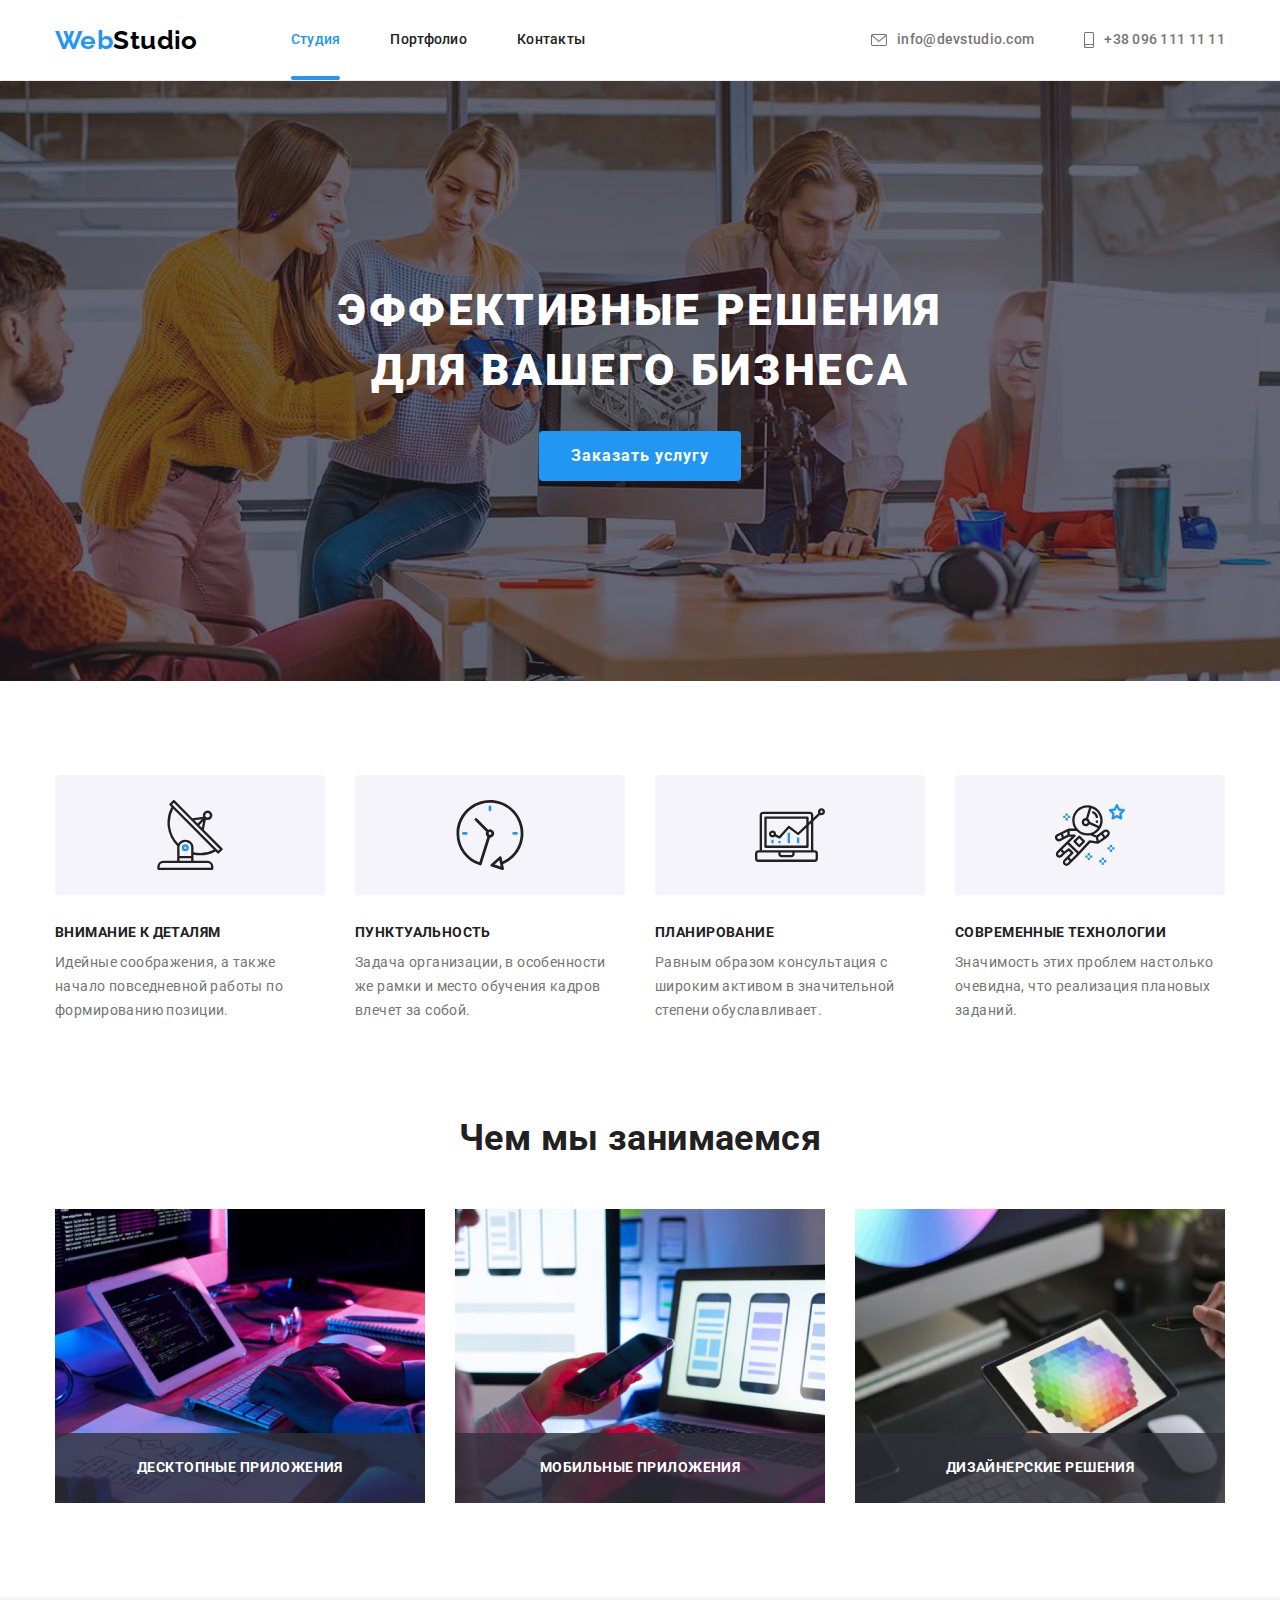
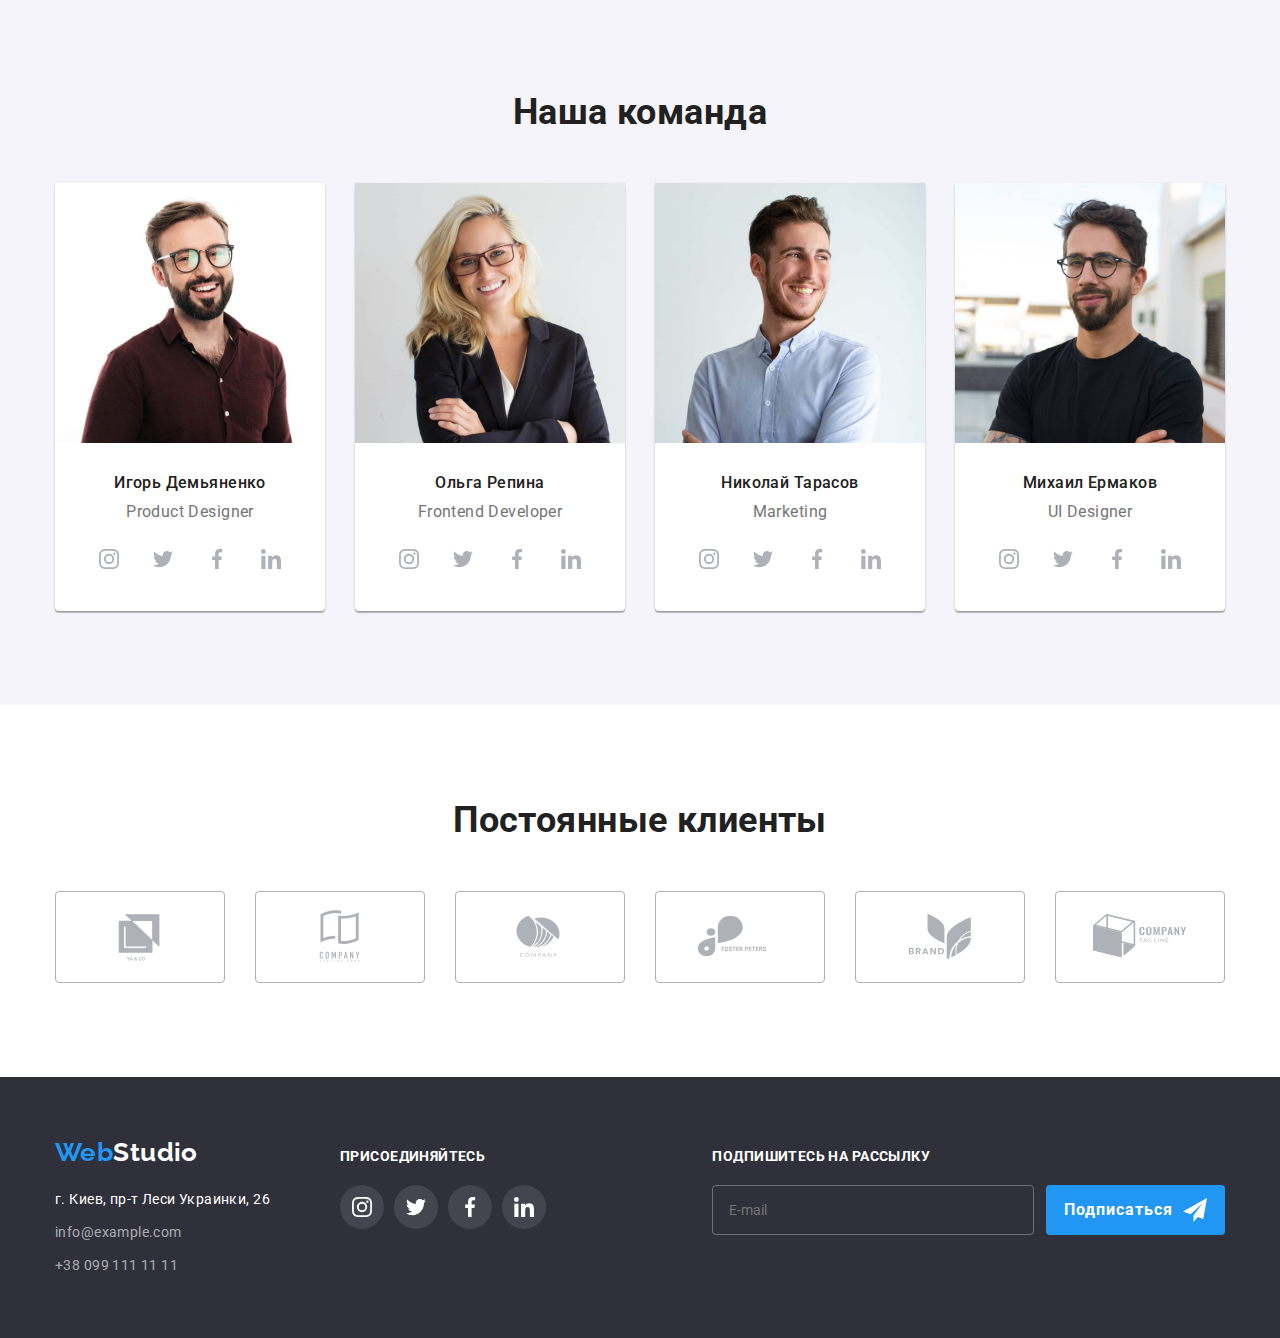
==== commit 96b9595d: "made footer-form without hover" ====
--- a/index.html
+++ b/index.html
@@ -99,7 +99,7 @@
       </section>
 
       <!-- modal window -->
-      <div class="backdrop" data-modal>
+      <div class="backdrop is-hidden" data-modal>
         <div class="modal">
           <button class="modal-close-btn" type="button" data-modal-close>
             <svg width="18" height="18">
@@ -119,7 +119,7 @@
                 >Оставьте свои данные, мы вам перезвоним</strong
               >
             </div>
-            <!-- имя -->
+            <!-- user-name -->
             <div class="feedback-input-box">
               <label class="feedback-label" for="user-name"
                 ><span>Имя</span></label
@@ -137,7 +137,7 @@
                 </svg>
               </div>
             </div>
-            <!-- телефон -->
+            <!-- user-phone -->
             <div class="feedback-input-box">
               <label class="feedback-label" for="user-phone"
                 ><span>Телефон</span></label
@@ -154,19 +154,19 @@
                 </svg>
               </div>
             </div>
-            <!-- почта -->
+            <!-- user-email -->
             <div class="feedback-input-box">
               <label class="feedback-label" for="user-email"
                 ><span>Почта</span></label
               >
-              <did class="feedback-input-svg">
+              <div class="feedback-input-svg">
                 <input class="feedback-input" type="email" name="user-email" />
                 <svg class="feedback-icon" width="18" height="18">
                   <use href="./images/icons.svg#icon-form-email"></use>
                 </svg>
-              </did>
+              </div>
             </div>
-            <!-- комментарий -->
+            <!-- user-comment -->
             <div class="feedback-input-box">
               <label class="feedback-label" for="user-comment"
                 ><span>Комментарий</span></label
@@ -174,11 +174,10 @@
               <textarea
                 class="feedback-textarea"
                 name="user-comment"
-                rows="5"
                 placeholder="Введите текст"
               ></textarea>
             </div>
-            <!-- соглашение -->
+            <!-- user-agreement -->
             <div class="feedback-input-box feedback-checkbox">
               <input type="checkbox" name="user-agreement" value="agreement" />
               <label class="feedback-label-agreement" for="user-agreement"
@@ -188,7 +187,7 @@
                 >
               </label>
             </div>
-            <!-- кнопка отправить -->
+            <!-- btn submit -->
             <button class="feedback-submit-btn" type="submit">Отправить</button>
           </form>
         </div>
@@ -742,6 +741,26 @@
             </li>
           </ul>
         </div>
+        <!-- footer form -->
+        <form class="footer-form">
+          <label class="footer-form-label" for="footer-user-email"
+            ><span>Подпишитесь на рассылку</span></label
+          >
+          <div class="footer-subs-box">
+            <input
+              class="footer-email"
+              type="email"
+              name="footer-user-email"
+              placeholder="E-mail"
+            />
+            <button class="footer-submit-btn" type="submit">
+              Подписаться
+              <svg class="footer-subs-icon" width="24" height="24">
+                <use href="./images/icons.svg#icon-send"></use>
+              </svg>
+            </button>
+          </div>
+        </form>
       </div>
     </footer>
     <!-- modal.js -->
--- a/css/styles.css
+++ b/css/styles.css
@@ -816,6 +816,78 @@
     transition: fill var(--anim-duration-timing), background-color var(--anim-duration-timing);
 }
 
+/* footer-form */
+.footer-form-label {
+    display: inline-block;
+    font-weight: 700;
+    font-size: 14px;
+    line-height: 1.14;
+    text-transform: uppercase;
+    color: var(--add_white_cl);
+    margin-bottom: 20px;
+}
+
+.footer-form {
+    display: flex;
+    flex-direction: column;
+    margin-left: auto;
+}
+
+.footer-email {
+    padding: 0;
+    margin: 0;
+    width: 358px;
+    height: 50px;
+    background-color: transparent;
+    border: 1px solid rgba(255, 255, 255, 0.3);
+    /* filter: drop-shadow(0px 4px 4px rgba(0, 0, 0, 0.15)); */
+    border-radius: 4px;
+    padding-top: 15px;
+    padding-bottom: 15px;
+    padding-left: 16px;
+
+}
+
+.footer-subs-box {
+    display: flex;
+}
+
+.footer-submit-btn {
+    font-weight: 700;
+    font-size: 16px;
+    line-height: 1.87;
+    letter-spacing: 0.06em;
+    background: var(--accent-bg-cl);
+    color: var(--add_white_cl);
+    cursor: pointer;
+    
+    display: flex;
+    padding: 0;
+    margin: 0;
+    padding-top: 10px;
+    padding-bottom: 10px;
+    margin-left: 12px;
+    align-items: center;
+    border-radius: 4px;
+    flex-basis: 200px;
+
+    text-align: center;
+    justify-content: center;
+    border: none;
+}
+
+.footer-subs-icon {
+    content: "";
+    display: block;
+    width: 24px;
+    height: 24px;
+    top: 0;
+    right: 0;
+    margin-left: 10px;
+    fill: var(--add_white_cl);
+}
+
+
 /* PORTFOLIO */
 
 .filters-btn {
